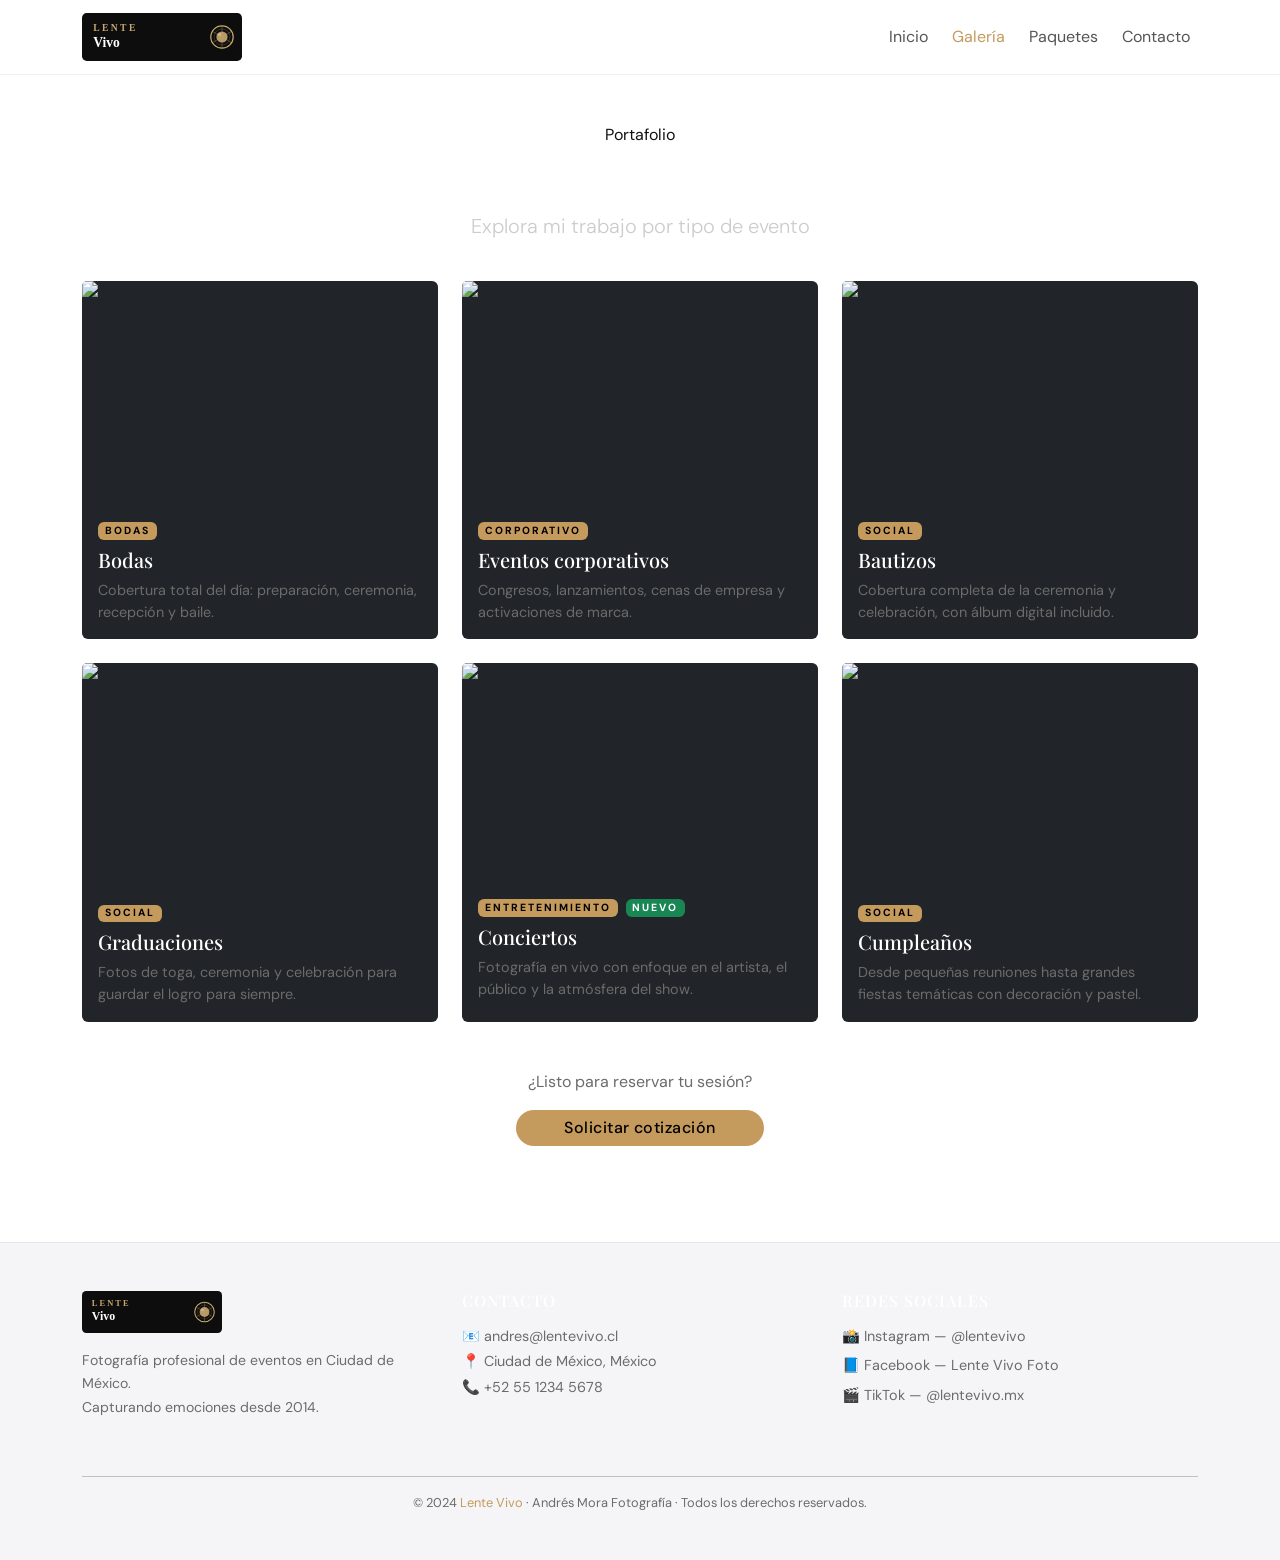
==== src/components/galeria.html @ 617ebbd8 "Se agrega html y css de galeria y paquete" ====
<!DOCTYPE html>
<html lang="es">

<head>
  <meta charset="UTF-8">
  <meta name="viewport" content="width=device-width, initial-scale=1.0">
  <meta name="description"
    content="Galería de Lente Vivo — Explora el trabajo fotográfico de Andrés Mora: bodas, corporativos, quinceañeras, graduaciones, conciertos y cumpleaños.">
  <title>Galería — Lente Vivo</title>

  <!-- Favicon -->
  <link rel="icon" type="image/svg+xml" href="../../src/assets/favicon.svg">

  <!-- Bootstrap 5 -->
  <link rel="stylesheet" href="https://cdn.jsdelivr.net/npm/bootstrap@5.3.3/dist/css/bootstrap.min.css">

  <!-- Estilos propios -->
  <link rel="stylesheet" href="../../src/css/global.css">
  <link rel="stylesheet" href="../../src/css/galeria.css">
</head>

<body>

  <!-- ══════════════════════════════════════════════════════════
       NAVBAR
  ══════════════════════════════════════════════════════════ -->
  <nav class="navbar navbar-expand-lg navbar-foto sticky-top" id="navbar-principal" aria-label="Navegación principal">
    <div class="container">

      <a class="navbar-brand" href="../../index.html">
        <img src="../../src/assets/logo.svg" alt="Lente Vivo" width="160" height="48">
      </a>

      <button class="navbar-toggler border-0" type="button" data-bs-toggle="collapse" data-bs-target="#navMenu"
        aria-controls="navMenu" aria-expanded="false" aria-label="Abrir menú">
        <span style="color: var(--foto-accent); font-size: 1.4rem;">☰</span>
      </button>

      <div class="collapse navbar-collapse" id="navMenu">
        <ul class="navbar-nav ms-auto gap-lg-2">
          <li class="nav-item">
            <a class="nav-link" href="../../index.html" id="nav-inicio">Inicio</a>
          </li>
          <li class="nav-item">
            <a class="nav-link active" aria-current="page" href="galeria.html" id="nav-galeria">Galería</a>
          </li>
          <li class="nav-item">
            <a class="nav-link" href="paquetes.html" id="nav-paquetes">Paquetes</a>
          </li>
          <li class="nav-item">
            <a class="nav-link" href="contacto.html" id="nav-contacto">Contacto</a>
          </li>
        </ul>
      </div>

    </div>
  </nav>


  <!-- ══════════════════════════════════════════════════════════
       ENCABEZADO DE PÁGINA
  ══════════════════════════════════════════════════════════ -->
  <header class="container pt-5 pb-4 text-center" id="encabezado-galeria">
    <span class="hero-badge">Portafolio</span>
    <h1 class="fw-bold text-white mt-2">Galería</h1>
    <p class="lead mx-auto" style="max-width: 520px; color: #ccc;">
      Explora mi trabajo por tipo de evento
    </p>
  </header>


  <!-- ══════════════════════════════════════════════════════════
       GALERÍA DE CARDS
  ══════════════════════════════════════════════════════════ -->
  <main class="container pb-5" id="galeria-principal">
    <div class="row g-4">

      <!-- 1. Bodas -->
      <div class="col-sm-6 col-md-4">
        <div class="card card-hover bg-dark border-0 h-100" id="card-bodas">
          <img src="https://picsum.photos/id/159/600/400" class="card-img-top" alt="Fotografía de bodas — Lente Vivo">
          <div class="card-body">
            <span class="badge badge-categoria mb-2" style="background: var(--foto-accent); color: #000;">Bodas</span>
            <h2 class="card-title h5 text-white">Bodas</h2>
            <p class="card-text" style="color: var(--foto-muted); font-size: 0.9rem;">
              Cobertura total del día: preparación, ceremonia, recepción y baile.
            </p>
          </div>
        </div>
      </div>

      <!-- 2. Eventos corporativos -->
      <div class="col-sm-6 col-md-4">
        <div class="card card-hover bg-dark border-0 h-100" id="card-corporativos">
          <img src="https://picsum.photos/id/260/600/400" class="card-img-top"
            alt="Fotografía de eventos corporativos — Lente Vivo">
          <div class="card-body">
            <span class="badge badge-categoria mb-2"
              style="background: var(--foto-accent); color: #000;">Corporativo</span>
            <h2 class="card-title h5 text-white">Eventos corporativos</h2>
            <p class="card-text" style="color: var(--foto-muted); font-size: 0.9rem;">
              Congresos, lanzamientos, cenas de empresa y activaciones de marca.
            </p>
          </div>
        </div>
      </div>

      <!-- 3. Bautizos -->
      <div class="col-sm-6 col-md-4">
        <div class="card card-hover bg-dark border-0 h-100" id="card-bautizos">
          <img src="https://picsum.photos/id/136/600/400" class="card-img-top"
            alt="Fotografía de bautizos — Lente Vivo">
          <div class="card-body">
            <span class="badge badge-categoria mb-2" style="background: var(--foto-accent); color: #000;">Social</span>
            <h2 class="card-title h5 text-white">Bautizos</h2>
            <p class="card-text" style="color: var(--foto-muted); font-size: 0.9rem;">
              Cobertura completa de la ceremonia y celebración, con álbum digital incluido.
            </p>
          </div>
        </div>
      </div>

      <!-- 4. Graduaciones -->
      <div class="col-sm-6 col-md-4">
        <div class="card card-hover bg-dark border-0 h-100" id="card-graduaciones">
          <img src="https://picsum.photos/id/145/600/400" class="card-img-top"
            alt="Fotografía de graduaciones — Lente Vivo">
          <div class="card-body">
            <span class="badge badge-categoria mb-2" style="background: var(--foto-accent); color: #000;">Social</span>
            <h2 class="card-title h5 text-white">Graduaciones</h2>
            <p class="card-text" style="color: var(--foto-muted); font-size: 0.9rem;">
              Fotos de toga, ceremonia y celebración para guardar el logro para siempre.
            </p>
          </div>
        </div>
      </div>

      <!-- 5. Conciertos — Nuevo -->
      <div class="col-sm-6 col-md-4">
        <div class="card card-hover bg-dark border-0 h-100" id="card-conciertos">
          <img src="https://picsum.photos/id/167/600/400" class="card-img-top"
            alt="Fotografía de conciertos — Lente Vivo">
          <div class="card-body">
            <div class="d-flex gap-2 mb-2">
              <span class="badge badge-categoria"
                style="background: var(--foto-accent); color: #000;">Entretenimiento</span>
              <span class="badge badge-categoria bg-success">Nuevo</span>
            </div>
            <h2 class="card-title h5 text-white">Conciertos</h2>
            <p class="card-text" style="color: var(--foto-muted); font-size: 0.9rem;">
              Fotografía en vivo con enfoque en el artista, el público y la atmósfera del show.
            </p>
          </div>
        </div>
      </div>

      <!-- 6. Cumpleaños -->
      <div class="col-sm-6 col-md-4">
        <div class="card card-hover bg-dark border-0 h-100" id="card-cumpleanos">
          <img src="https://picsum.photos/id/431/600/400" class="card-img-top"
            alt="Fotografía de cumpleaños — Lente Vivo">
          <div class="card-body">
            <span class="badge badge-categoria mb-2" style="background: var(--foto-accent); color: #000;">Social</span>
            <h2 class="card-title h5 text-white">Cumpleaños</h2>
            <p class="card-text" style="color: var(--foto-muted); font-size: 0.9rem;">
              Desde pequeñas reuniones hasta grandes fiestas temáticas con decoración y pastel.
            </p>
          </div>
        </div>
      </div>

    </div><!-- /row -->

    <!-- CTA al formulario -->
    <div class="text-center mt-5">
      <p style="color: var(--foto-muted);">¿Listo para reservar tu sesión?</p>
      <a href="contacto.html" class="btn btn-foto rounded-pill px-5" id="cta-contacto-galeria">
        Solicitar cotización
      </a>
    </div>

  </main>


  <!-- ══════════════════════════════════════════════════════════
       FOOTER
  ══════════════════════════════════════════════════════════ -->
  <footer class="footer-foto py-5 mt-5" id="footer-principal" role="contentinfo">
    <div class="container">
      <div class="row gy-4 align-items-start">

        <!-- Marca -->
        <div class="col-md-4">
          <img src="../../src/assets/logo.svg" alt="Lente Vivo" width="140" height="42" class="mb-3">
          <p style="color: var(--foto-muted); font-size: 0.88rem; line-height: 1.7;">
            Fotografía profesional de eventos en Ciudad de México.<br>
            Capturando emociones desde 2014.
          </p>
        </div>

        <!-- Contacto -->
        <div class="col-md-4">
          <h3 class="h6 text-white mb-3" style="letter-spacing: 1px; text-transform: uppercase;">Contacto</h3>
          <ul class="list-unstyled" style="color: var(--foto-muted); font-size: 0.9rem;">
            <li class="mb-1">📧 <a href="mailto:andres@lentevivo.cl" style="color: var(--foto-muted); text-decoration: none;">andres@lentevivo.cl</a></li>
            <li class="mb-1">📍 Ciudad de México, México</li>
            <li>📞 +52 55 1234 5678</li>
          </ul>
        </div>

        <!-- Redes -->
        <div class="col-md-4">
          <h3 class="h6 text-white mb-3" style="letter-spacing: 1px; text-transform: uppercase;">Redes sociales</h3>
          <div class="d-flex flex-column gap-2" style="font-size: 0.9rem;">
            <a href="#" class="text-decoration-none" style="color: var(--foto-muted);" id="link-instagram">📸 Instagram
              — @lentevivo</a>
            <a href="#" class="text-decoration-none" style="color: var(--foto-muted);" id="link-facebook">📘 Facebook —
              Lente Vivo Foto</a>
            <a href="#" class="text-decoration-none" style="color: var(--foto-muted);" id="link-tiktok">🎬 TikTok —
              @lentevivo.mx</a>
          </div>
        </div>

      </div>

      <hr style="border-color: #222; margin-top: 2.5rem;">
      <p class="text-center mb-0" style="color: var(--foto-muted); font-size: 0.8rem;">
        © 2024 <span class="text-foto">Lente Vivo</span> · Andrés Mora Fotografía · Todos los derechos reservados.
      </p>
    </div>
  </footer>


  <!-- Bootstrap JS -->
  <script src="https://cdn.jsdelivr.net/npm/bootstrap@5.3.3/dist/js/bootstrap.bundle.min.js"></script>

</body>

</html>
---- src/css/global.css ----
/* =============================================================
   Lente Vivo — global.css
   Solo estilos que Bootstrap no cubre.
   ============================================================= */

/* ── 1. Google Fonts ──────────────────────────────────────── */
@import url('https://fonts.googleapis.com/css2?family=Playfair+Display:ital,wght@0,400;0,600;0,700;1,400&family=DM+Sans:ital,opsz,wght@0,9..40,300;0,9..40,400;0,9..40,500;1,9..40,300&display=swap');

/* ── 2. Variables CSS ─────────────────────────────────────── */
:root {
  --foto-dark:    #ffffff; /* fondo principal (claro) */
  --foto-mid:     #f5f5f7; /* superficies secundarias */
  --foto-accent:  #c49a5d;   /* dorado suave */
  --foto-muted:   #6b6b6b;   /* texto secundario */

  /* Derivadas de acento */
  --foto-accent-dark: color-mix(in srgb, var(--foto-accent) 85%, #000 15%);

  /* Tipografías */
  --font-display: 'Playfair Display', Georgia, serif;
  --font-body:    'DM Sans', system-ui, sans-serif;
}

/* ── 3. Tipografía base ───────────────────────────────────── */
body {
  font-family: var(--font-body);
  background-color: var(--foto-dark);
  color: #111111;
}

h1,
h2,
h3 {
  font-family: var(--font-display);
  font-weight: 700;
}

/* ── 4. Navbar ────────────────────────────────────────────── */
.navbar-foto {
  position: sticky;
  top: 0;
  z-index: 1030;
  background-color: rgba(255, 255, 255, 0.9);
  backdrop-filter: blur(8px);
  -webkit-backdrop-filter: blur(8px);
  border-bottom: 1px solid rgba(13, 13, 13, 0.06);
}

/* ── 5. Nav links ─────────────────────────────────────────── */
.navbar-foto .nav-link {
  color: #555555;
  transition: color 0.2s ease;
}

.navbar-foto .nav-link:hover,
.navbar-foto .nav-link.active {
  color: var(--foto-accent);
}

/* ── 6. Footer ────────────────────────────────────────────── */
.footer-foto {
  background-color: var(--foto-mid);
  border-top: 1px solid #e6e6e6;
  color: var(--foto-muted);
}

/* ── 7. Botón principal ───────────────────────────────────── */
.btn-foto {
  background-color: var(--foto-accent);
  color: #000000;
  border: none;
  font-family: var(--font-body);
  font-weight: 500;
  letter-spacing: 0.03em;
  transition: background-color 0.2s ease, transform 0.15s ease;
}

.btn-foto:hover,
.btn-foto:focus {
  background-color: var(--foto-accent-dark);
  color: #000000;
}

.btn-foto:active {
  transform: scale(0.97);
}

/* ── 8. Utilidad de color de acento ──────────────────────── */
.text-foto {
  color: var(--foto-accent) !important;
}

/* ── 9. Card con efecto hover ────────────────────────────── */
.card-hover {
  transition: transform 0.25s ease, box-shadow 0.25s ease;
}

.card-hover:hover {
  transform: translateY(-5px);
  box-shadow: 0 16px 40px rgba(2, 6, 23, 0.08);
}
---- src/css/galeria.css ----
/* =============================================================
   Lente Vivo — galeria.css
   Estilos de la página de galería / servicios.
   Requiere: global.css cargado previamente.
   ============================================================= */

/* ── Imagen de la card ────────────────────────────────────── */
.card-img-top {
  height: 220px;
  object-fit: cover;
  filter: grayscale(20%);
  transition: filter 0.3s ease;
}

/*(global) maneja la elevación,.card-img-top (galeria) el desaturado inicial,
 y .badge-categoria la etiqueta tipográfica./*

/* Revelado de color al pasar el cursor sobre la card */
.card:hover .card-img-top {
  filter: grayscale(0%);
}

/* ── Badge de categoría ───────────────────────────────────── */
.badge-categoria {
  font-size: 0.65rem;
  letter-spacing: 2px;
  text-transform: uppercase;
}
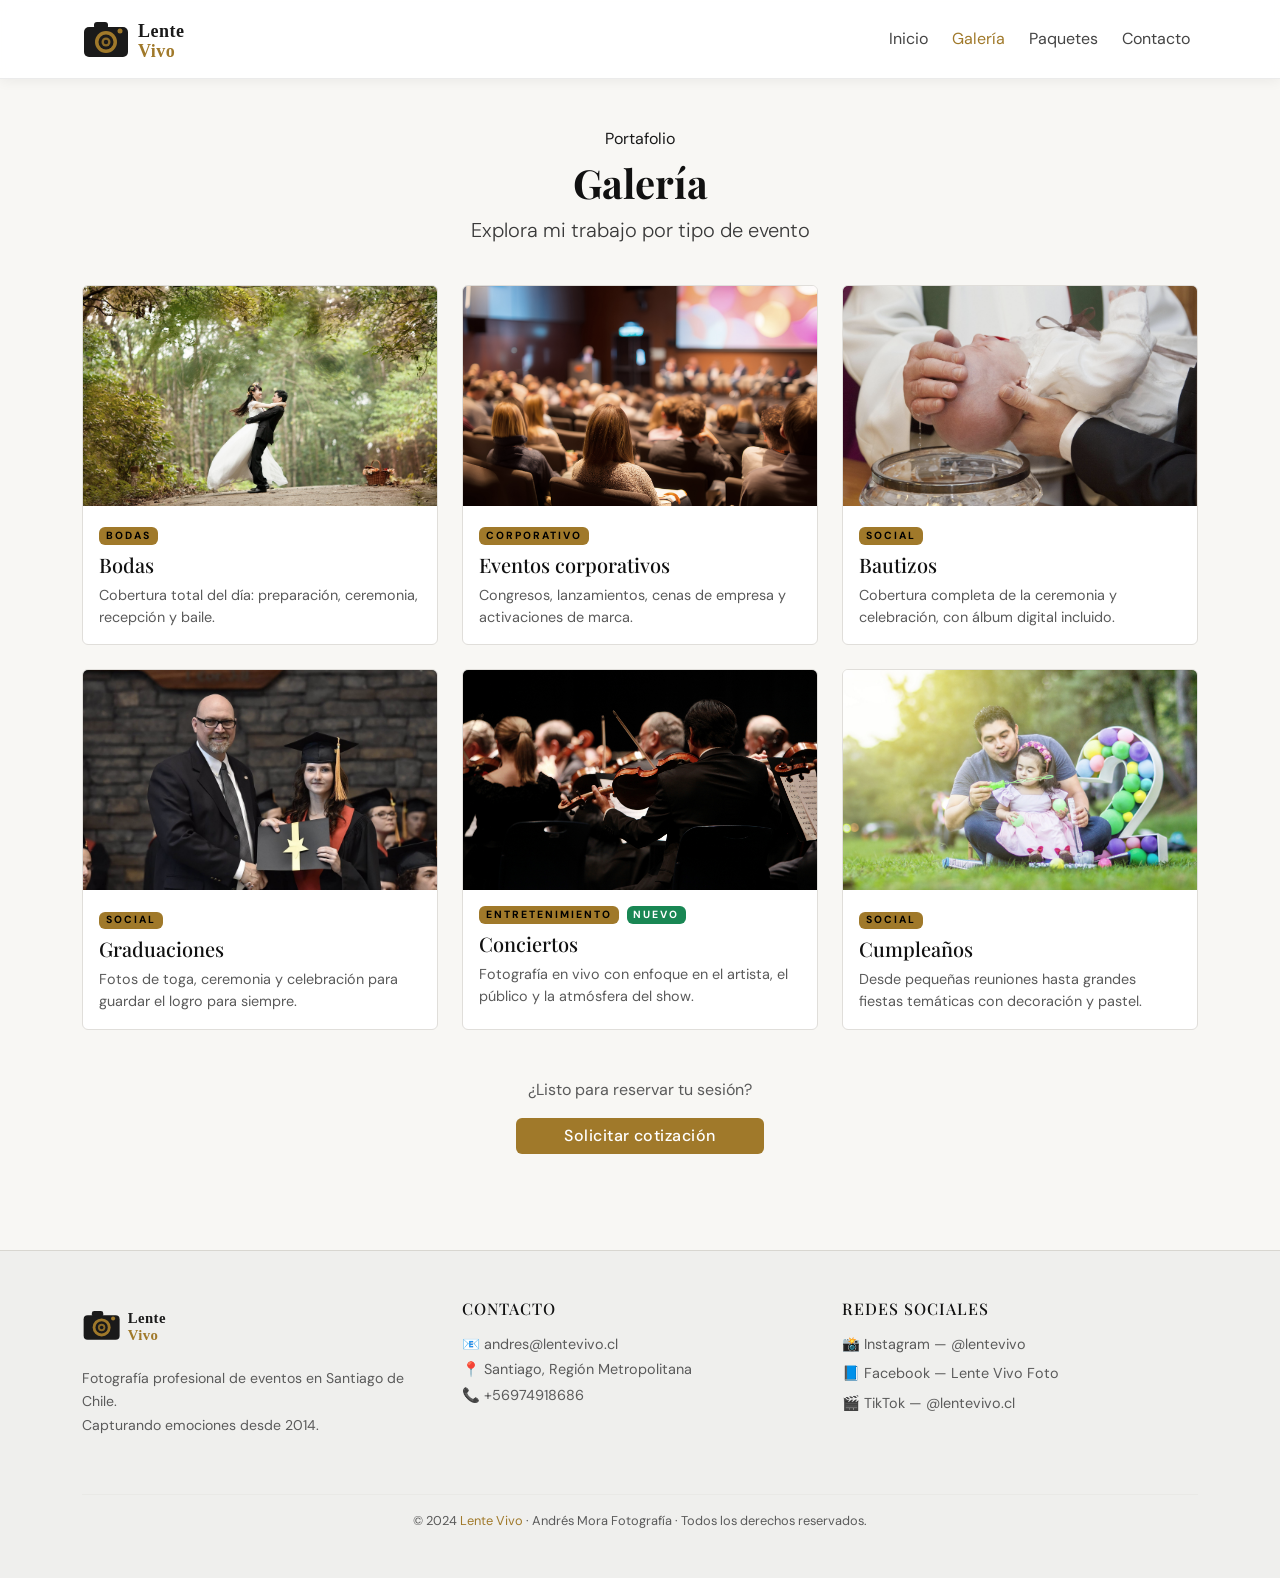
==== commit 482efb40: "Se agrega carpeta de imagenes y se actualizan rutas de las imagenes. Tambien se modifican algunos as" ====
--- a/src/components/galeria.html
+++ b/src/components/galeria.html
@@ -9,7 +9,7 @@
   <title>Galería — Lente Vivo</title>
 
   <!-- Favicon -->
-  <link rel="icon" type="image/svg+xml" href="../../src/assets/favicon.svg">
+  <link rel="icon" type="image/svg+xml" href="../../src/assets/img/favicon.svg">
 
   <!-- Bootstrap 5 -->
   <link rel="stylesheet" href="https://cdn.jsdelivr.net/npm/bootstrap@5.3.3/dist/css/bootstrap.min.css">
@@ -28,7 +28,7 @@
     <div class="container">
 
       <a class="navbar-brand" href="../../index.html">
-        <img src="../../src/assets/logo.svg" alt="Lente Vivo" width="160" height="48">
+        <img src="../../src/assets/img/logo.svg" alt="Lente Vivo" height="52" style="max-width:220px;">
       </a>
 
       <button class="navbar-toggler border-0" type="button" data-bs-toggle="collapse" data-bs-target="#navMenu"
@@ -62,8 +62,8 @@
   ══════════════════════════════════════════════════════════ -->
   <header class="container pt-5 pb-4 text-center" id="encabezado-galeria">
     <span class="hero-badge">Portafolio</span>
-    <h1 class="fw-bold text-white mt-2">Galería</h1>
-    <p class="lead mx-auto" style="max-width: 520px; color: #ccc;">
+    <h1 class="fw-bold mt-2">Galería</h1>
+    <p class="lead mx-auto" style="max-width: 520px; color: #3a3a3a;">
       Explora mi trabajo por tipo de evento
     </p>
   </header>
@@ -77,11 +77,11 @@
 
       <!-- 1. Bodas -->
       <div class="col-sm-6 col-md-4">
-        <div class="card card-hover bg-dark border-0 h-100" id="card-bodas">
-          <img src="https://picsum.photos/id/159/600/400" class="card-img-top" alt="Fotografía de bodas — Lente Vivo">
+        <div class="card card-hover h-100" id="card-bodas">
+          <img src="../../src/assets/img/boda.jpg" class="card-img-top" alt="Fotografía de bodas — Lente Vivo">
           <div class="card-body">
             <span class="badge badge-categoria mb-2" style="background: var(--foto-accent); color: #000;">Bodas</span>
-            <h2 class="card-title h5 text-white">Bodas</h2>
+            <h2 class="card-title h5">Bodas</h2>
             <p class="card-text" style="color: var(--foto-muted); font-size: 0.9rem;">
               Cobertura total del día: preparación, ceremonia, recepción y baile.
             </p>
@@ -91,13 +91,13 @@
 
       <!-- 2. Eventos corporativos -->
       <div class="col-sm-6 col-md-4">
-        <div class="card card-hover bg-dark border-0 h-100" id="card-corporativos">
-          <img src="https://picsum.photos/id/260/600/400" class="card-img-top"
+        <div class="card card-hover h-100" id="card-corporativos">
+          <img src="../../src/assets/img/evento.jpg" class="card-img-top"
             alt="Fotografía de eventos corporativos — Lente Vivo">
           <div class="card-body">
             <span class="badge badge-categoria mb-2"
               style="background: var(--foto-accent); color: #000;">Corporativo</span>
-            <h2 class="card-title h5 text-white">Eventos corporativos</h2>
+            <h2 class="card-title h5">Eventos corporativos</h2>
             <p class="card-text" style="color: var(--foto-muted); font-size: 0.9rem;">
               Congresos, lanzamientos, cenas de empresa y activaciones de marca.
             </p>
@@ -107,12 +107,11 @@
 
       <!-- 3. Bautizos -->
       <div class="col-sm-6 col-md-4">
-        <div class="card card-hover bg-dark border-0 h-100" id="card-bautizos">
-          <img src="https://picsum.photos/id/136/600/400" class="card-img-top"
-            alt="Fotografía de bautizos — Lente Vivo">
+        <div class="card card-hover h-100" id="card-bautizos">
+          <img src="../../src/assets/img/bautizo.jpg" class="card-img-top" alt="Fotografía de bautizos — Lente Vivo">
           <div class="card-body">
             <span class="badge badge-categoria mb-2" style="background: var(--foto-accent); color: #000;">Social</span>
-            <h2 class="card-title h5 text-white">Bautizos</h2>
+            <h2 class="card-title h5">Bautizos</h2>
             <p class="card-text" style="color: var(--foto-muted); font-size: 0.9rem;">
               Cobertura completa de la ceremonia y celebración, con álbum digital incluido.
             </p>
@@ -122,12 +121,12 @@
 
       <!-- 4. Graduaciones -->
       <div class="col-sm-6 col-md-4">
-        <div class="card card-hover bg-dark border-0 h-100" id="card-graduaciones">
-          <img src="https://picsum.photos/id/145/600/400" class="card-img-top"
+        <div class="card card-hover h-100" id="card-graduaciones">
+          <img src="../../src/assets/img/graduacion.jpg" class="card-img-top"
             alt="Fotografía de graduaciones — Lente Vivo">
           <div class="card-body">
             <span class="badge badge-categoria mb-2" style="background: var(--foto-accent); color: #000;">Social</span>
-            <h2 class="card-title h5 text-white">Graduaciones</h2>
+            <h2 class="card-title h5">Graduaciones</h2>
             <p class="card-text" style="color: var(--foto-muted); font-size: 0.9rem;">
               Fotos de toga, ceremonia y celebración para guardar el logro para siempre.
             </p>
@@ -137,8 +136,8 @@
 
       <!-- 5. Conciertos — Nuevo -->
       <div class="col-sm-6 col-md-4">
-        <div class="card card-hover bg-dark border-0 h-100" id="card-conciertos">
-          <img src="https://picsum.photos/id/167/600/400" class="card-img-top"
+        <div class="card card-hover h-100" id="card-conciertos">
+          <img src="../../src/assets/img/concierto.jpg" class="card-img-top"
             alt="Fotografía de conciertos — Lente Vivo">
           <div class="card-body">
             <div class="d-flex gap-2 mb-2">
@@ -146,7 +145,7 @@
                 style="background: var(--foto-accent); color: #000;">Entretenimiento</span>
               <span class="badge badge-categoria bg-success">Nuevo</span>
             </div>
-            <h2 class="card-title h5 text-white">Conciertos</h2>
+            <h2 class="card-title h5">Conciertos</h2>
             <p class="card-text" style="color: var(--foto-muted); font-size: 0.9rem;">
               Fotografía en vivo con enfoque en el artista, el público y la atmósfera del show.
             </p>
@@ -156,12 +155,11 @@
 
       <!-- 6. Cumpleaños -->
       <div class="col-sm-6 col-md-4">
-        <div class="card card-hover bg-dark border-0 h-100" id="card-cumpleanos">
-          <img src="https://picsum.photos/id/431/600/400" class="card-img-top"
-            alt="Fotografía de cumpleaños — Lente Vivo">
+        <div class="card card-hover h-100" id="card-cumpleanos">
+          <img src="../../src/assets/img/cumple.jpg" class="card-img-top" alt="Fotografía de cumpleaños — Lente Vivo">
           <div class="card-body">
             <span class="badge badge-categoria mb-2" style="background: var(--foto-accent); color: #000;">Social</span>
-            <h2 class="card-title h5 text-white">Cumpleaños</h2>
+            <h2 class="card-title h5">Cumpleaños</h2>
             <p class="card-text" style="color: var(--foto-muted); font-size: 0.9rem;">
               Desde pequeñas reuniones hasta grandes fiestas temáticas con decoración y pastel.
             </p>
@@ -174,7 +172,7 @@
     <!-- CTA al formulario -->
     <div class="text-center mt-5">
       <p style="color: var(--foto-muted);">¿Listo para reservar tu sesión?</p>
-      <a href="contacto.html" class="btn btn-foto rounded-pill px-5" id="cta-contacto-galeria">
+      <a href="contacto.html" class="btn btn-foto px-5" id="cta-contacto-galeria">
         Solicitar cotización
       </a>
     </div>
@@ -191,39 +189,40 @@
 
         <!-- Marca -->
         <div class="col-md-4">
-          <img src="../../src/assets/logo.svg" alt="Lente Vivo" width="140" height="42" class="mb-3">
+          <img src="../../src/assets/img/logo.svg" alt="Lente Vivo" height="52" style="max-width:180px;" class="mb-3">
           <p style="color: var(--foto-muted); font-size: 0.88rem; line-height: 1.7;">
-            Fotografía profesional de eventos en Ciudad de México.<br>
+            Fotografía profesional de eventos en Santiago de Chile.<br>
             Capturando emociones desde 2014.
           </p>
         </div>
 
         <!-- Contacto -->
         <div class="col-md-4">
-          <h3 class="h6 text-white mb-3" style="letter-spacing: 1px; text-transform: uppercase;">Contacto</h3>
+          <h3 class="h6 mb-3" style="letter-spacing: 1px; text-transform: uppercase; color: #111;">Contacto</h3>
           <ul class="list-unstyled" style="color: var(--foto-muted); font-size: 0.9rem;">
-            <li class="mb-1">📧 <a href="mailto:andres@lentevivo.cl" style="color: var(--foto-muted); text-decoration: none;">andres@lentevivo.cl</a></li>
-            <li class="mb-1">📍 Ciudad de México, México</li>
-            <li>📞 +52 55 1234 5678</li>
+            <li class="mb-1">📧 <a href="mailto:andres@lentevivo.cl"
+                style="color: var(--foto-muted); text-decoration: none;">andres@lentevivo.cl</a></li>
+            <li class="mb-1">📍 Santiago, Región Metropolitana</li>
+            <li>📞 +56974918686</li>
           </ul>
         </div>
 
         <!-- Redes -->
         <div class="col-md-4">
-          <h3 class="h6 text-white mb-3" style="letter-spacing: 1px; text-transform: uppercase;">Redes sociales</h3>
+          <h3 class="h6 mb-3" style="letter-spacing: 1px; text-transform: uppercase; color: #111;">Redes sociales</h3>
           <div class="d-flex flex-column gap-2" style="font-size: 0.9rem;">
             <a href="#" class="text-decoration-none" style="color: var(--foto-muted);" id="link-instagram">📸 Instagram
               — @lentevivo</a>
             <a href="#" class="text-decoration-none" style="color: var(--foto-muted);" id="link-facebook">📘 Facebook —
               Lente Vivo Foto</a>
             <a href="#" class="text-decoration-none" style="color: var(--foto-muted);" id="link-tiktok">🎬 TikTok —
-              @lentevivo.mx</a>
-          </div>
-        </div>
-
-      </div>
-
-      <hr style="border-color: #222; margin-top: 2.5rem;">
+              @lentevivo.cl</a>
+          </div>
+        </div>
+
+      </div>
+
+      <hr style="border-color: #d8d6d0; margin-top: 2.5rem;">
       <p class="text-center mb-0" style="color: var(--foto-muted); font-size: 0.8rem;">
         © 2024 <span class="text-foto">Lente Vivo</span> · Andrés Mora Fotografía · Todos los derechos reservados.
       </p>
--- a/src/css/global.css
+++ b/src/css/global.css
@@ -8,13 +8,13 @@
 
 /* ── 2. Variables CSS ─────────────────────────────────────── */
 :root {
-  --foto-dark:    #ffffff; /* fondo principal (claro) */
-  --foto-mid:     #f5f5f7; /* superficies secundarias */
-  --foto-accent:  #c49a5d;   /* dorado suave */
-  --foto-muted:   #6b6b6b;   /* texto secundario */
+  --foto-dark:    #f8f7f4;   /* fondo principal: blanco cálido */
+  --foto-mid:     #eeecea;   /* fondo de cards y formularios */
+  --foto-accent:  #a0792a;   /* dorado oscuro (legible sobre claro) */
+  --foto-muted:   #5a5a5a;   /* texto secundario */
 
   /* Derivadas de acento */
-  --foto-accent-dark: color-mix(in srgb, var(--foto-accent) 85%, #000 15%);
+  --foto-accent-dark: color-mix(in srgb, var(--foto-accent) 80%, #000 20%);
 
   /* Tipografías */
   --font-display: 'Playfair Display', Georgia, serif;
@@ -25,7 +25,7 @@
 body {
   font-family: var(--font-body);
   background-color: var(--foto-dark);
-  color: #111111;
+  color: #1a1a1a;
 }
 
 h1,
@@ -33,6 +33,7 @@
 h3 {
   font-family: var(--font-display);
   font-weight: 700;
+  color: #111111;
 }
 
 /* ── 4. Navbar ────────────────────────────────────────────── */
@@ -40,15 +41,16 @@
   position: sticky;
   top: 0;
   z-index: 1030;
-  background-color: rgba(255, 255, 255, 0.9);
+  background-color: rgba(255, 255, 255, 0.92);
   backdrop-filter: blur(8px);
   -webkit-backdrop-filter: blur(8px);
-  border-bottom: 1px solid rgba(13, 13, 13, 0.06);
+  border-bottom: 1px solid rgba(0, 0, 0, 0.08);
+  box-shadow: 0 2px 12px rgba(0, 0, 0, 0.06);
 }
 
 /* ── 5. Nav links ─────────────────────────────────────────── */
 .navbar-foto .nav-link {
-  color: #555555;
+  color: #444444;
   transition: color 0.2s ease;
 }
 
@@ -59,15 +61,15 @@
 
 /* ── 6. Footer ────────────────────────────────────────────── */
 .footer-foto {
-  background-color: var(--foto-mid);
-  border-top: 1px solid #e6e6e6;
+  background-color: #efefed;
+  border-top: 1px solid #d8d6d0;
   color: var(--foto-muted);
 }
 
 /* ── 7. Botón principal ───────────────────────────────────── */
 .btn-foto {
   background-color: var(--foto-accent);
-  color: #000000;
+  color: #ffffff;
   border: none;
   font-family: var(--font-body);
   font-weight: 500;
@@ -78,7 +80,7 @@
 .btn-foto:hover,
 .btn-foto:focus {
   background-color: var(--foto-accent-dark);
-  color: #000000;
+  color: #ffffff;
 }
 
 .btn-foto:active {
@@ -97,5 +99,20 @@
 
 .card-hover:hover {
   transform: translateY(-5px);
-  box-shadow: 0 16px 40px rgba(2, 6, 23, 0.08);
+  box-shadow: 0 16px 40px rgba(0, 0, 0, 0.12);
 }
+
+/* ── 10. Cards en modo claro ──────────────────────────────── */
+.card {
+  background-color: #ffffff !important;
+  border: 1px solid #e0deda !important;
+  color: #1a1a1a !important;
+}
+
+.card-title {
+  color: #111111 !important;
+}
+
+.card-text {
+  color: var(--foto-muted) !important;
+}
